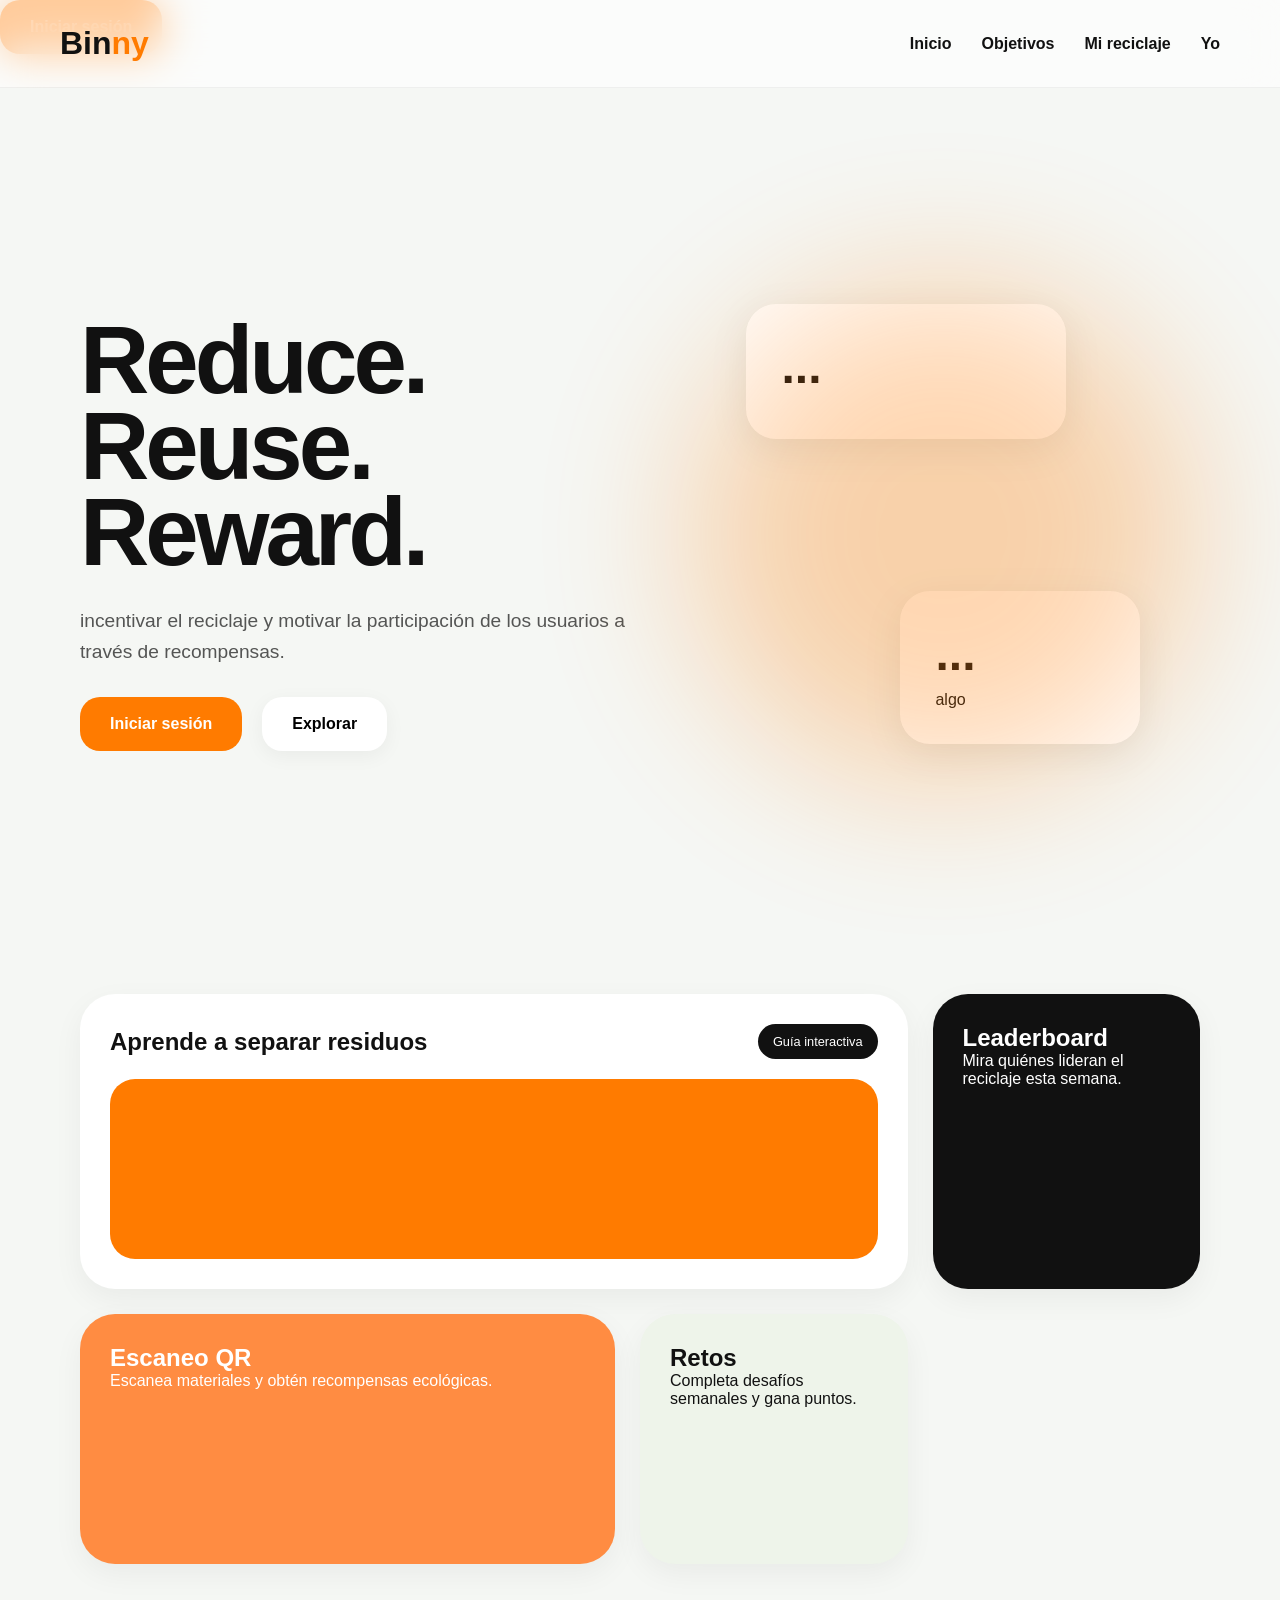
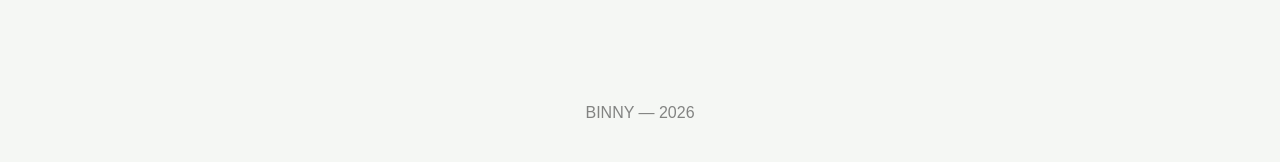
==== index.html @ 604105f8 "Update index.html" ====
<!DOCTYPE html>
<html lang="es">

<head>

    <meta charset="UTF-8">
    <meta name="viewport" content="width=device-width, initial-scale=1.0">

    <title>BINNY</title>

    <link rel="stylesheet" href="principal.css">

</head>

<body>
<button class="primary-btn" onclick="window.location.href='iniciarsesion.html'">
        Iniciar sesión
    </button>

    <!-- barrita de navegacion -->

    <header class="navbar">

        <div class="logo">
            Bin<span>ny</span>
        </div>

        <nav>

            <a href="">Inicio</a>
            <a href="">Objetivos</a>
            <a href="">Mi reciclaje</a>
            <a href="">Yo</a>

        </nav>

    </header>


    <!-- principal -->

    <section class="principal">

        <div class="principal-left">

            <h1>
               Reduce. Reuse. Reward.
         </h1>

            <p>
                 incentivar el reciclaje y motivar la 
participación de los usuarios a través de recompensas.
            </p>

            <div class="principal-buttons">

                <button class="primary-btn" onclick="window.location.href='../iniciarsesion/iniciarsesion.html'">
                    Iniciar sesión
                </button>

                <button class="secondary-btn">
                    Explorar
                </button>

            </div>

        </div>


        <!-- HERO RIGHT -->

        <div class="hero-right">

            <div class="floating-card big-card">

                <h3>...</h3>
                <p></p>

            </div>

            <div class="floating-card small-card">

                <h3>...</h3>
                <p>algo</p>

            </div>

            <div class="circle-glow"></div>

        </div>

    </section>


    <!-- GRID SECTION -->

    <section class="dashboard-grid">

        <div class="grid-card wide">

            <div class="card-top">

                <h2>Aprende a separar residuos</h2>

                <span>Guía interactiva</span>

            </div>

            <div class="fake-map"></div>

        </div>


        <div class="grid-card dark">

            <h2>Leaderboard</h2>

            <p>
                Mira quiénes lideran el reciclaje esta semana.
            </p>

        </div>


        <div class="grid-card orange">

            <h2>Escaneo QR</h2>

            <p>
                Escanea materiales y obtén recompensas ecológicas.
            </p>

        </div>


        <div class="grid-card light">

            <h2>Retos</h2>

            <p>
                Completa desafíos semanales y gana puntos.
            </p>

        </div>

    </section>


    <!-- FOOTER -->

    <footer>

        <p>
            BINNY — 2026
        </p>

    </footer>

    <script src="script.js"></script>

</body>

</html>
---- principal.css ----
*{
    margin:0;
    padding:0;
    box-sizing:border-box;
}

body{

    font-family:Arial, Helvetica, sans-serif;

    background:#f5f7f4;

    color:#111;

    overflow-x:hidden;
}


/* NAVBAR */

.navbar{

    width:100%;

    display:flex;
    justify-content:space-between;
    align-items:center;

    padding:25px 60px;

    position:fixed;

    top:0;

    z-index:1000;

    backdrop-filter:blur(20px);

    background:rgba(255,255,255,0.6);

    border-bottom:1px solid rgba(0,0,0,0.05);
}

.logo{

    font-size:2rem;
    font-weight:900;
}

.logo span{

    color:#ff7b00;
}

nav{

    display:flex;
    gap:30px;
}

nav a{

    text-decoration:none;

    color:#111;

    font-weight:bold;

    transition:0.3s;
}

nav a:hover{

    opacity:0.6;
}


/* principal */

.principal{
    min-height:100vh;

    display:grid;

    grid-template-columns:1.1fr 1fr;

    align-items:center;

    padding:120px 80px 60px;

    gap:40px;
}


/* HERO LEFT */

.principal-left{

    display:flex;
    flex-direction:column;

    gap:30px;
}

.tag{

    width:max-content;

    padding:12px 20px;

    background:white;

    border-radius:999px;

    font-size:0.9rem;

    box-shadow:0 5px 20px rgba(0,0,0,0.05);
}

.principal-left h1{

    font-size:6rem;

    line-height:0.9;

    letter-spacing:-4px;
}

.principal-left p{

    font-size:1.2rem;

    max-width:600px;

    line-height:1.6;

    opacity:0.7;
}

.principal-buttons{

    display:flex;

    gap:20px;
}

.primary-btn{

    padding:18px 30px;

    border:none;

    border-radius:20px;

    background:#ff7b00;

    color:white;

    font-size:1rem;

    font-weight:bold;

    cursor:pointer;

    transition:0.3s;
}

.primary-btn:hover{

    transform:translateY(-3px);
}

.secondary-btn{

    padding:18px 30px;

    border:none;

    border-radius:20px;

    background:white;

    font-size:1rem;

    font-weight:bold;

    cursor:pointer;

    box-shadow:0 5px 20px rgba(0,0,0,0.05);
}


/* HERO RIGHT */

.hero-right{

    position:relative;

    height:700px;

    display:flex;
    justify-content:center;
    align-items:center;
}

.circle-glow{

    width:500px;
    height:500px;

    background:#ff7b00;

    border-radius:50%;

    filter:blur(80px);

    opacity:0.3;

    position:absolute;
}

.floating-card{

    position:absolute;

    background:white;

    border-radius:30px;

    padding:35px;

    box-shadow:0 10px 40px rgba(0,0,0,0.08);

    backdrop-filter:blur(10px);
}

.big-card{

    width:320px;

    top:120px;
    left:60px;
}

.small-card{

    width:240px;

    bottom:140px;
    right:60px;
}

.floating-card h3{

    font-size:3rem;

    margin-bottom:10px;
}


/* GRID */

.dashboard-grid{

    padding:40px 80px 100px;

    display:grid;

    grid-template-columns:2fr 1fr 1fr;

    gap:25px;
}

.grid-card{

    background:white;

    border-radius:35px;

    padding:30px;

    min-height:250px;

    box-shadow:0 10px 30px rgba(0,0,0,0.05);

    transition:0.3s;
}

.grid-card:hover{

    transform:translateY(-5px);
}

.wide{

    grid-column:span 2;
}

.dark{

    background:#111;

    color:white;
}

.orange{

    background:#ff8c42;

    color:white;
}

.light{

    background:#eef4ea;
}

.card-top{

    display:flex;
    justify-content:space-between;
    align-items:center;

    margin-bottom:20px;
}

.card-top span{

    background:#111;

    color:white;

    padding:10px 15px;

    border-radius:999px;

    font-size:0.8rem;
}

.fake-map{

    width:100%;
    height:180px;

    border-radius:25px;

    background:
    linear-gradient(
        135deg,
        #ff7b00,
        #ff7b00
    );
}


/* FOOTER */

footer{

    padding:40px;

    text-align:center;

    opacity:0.5;
}
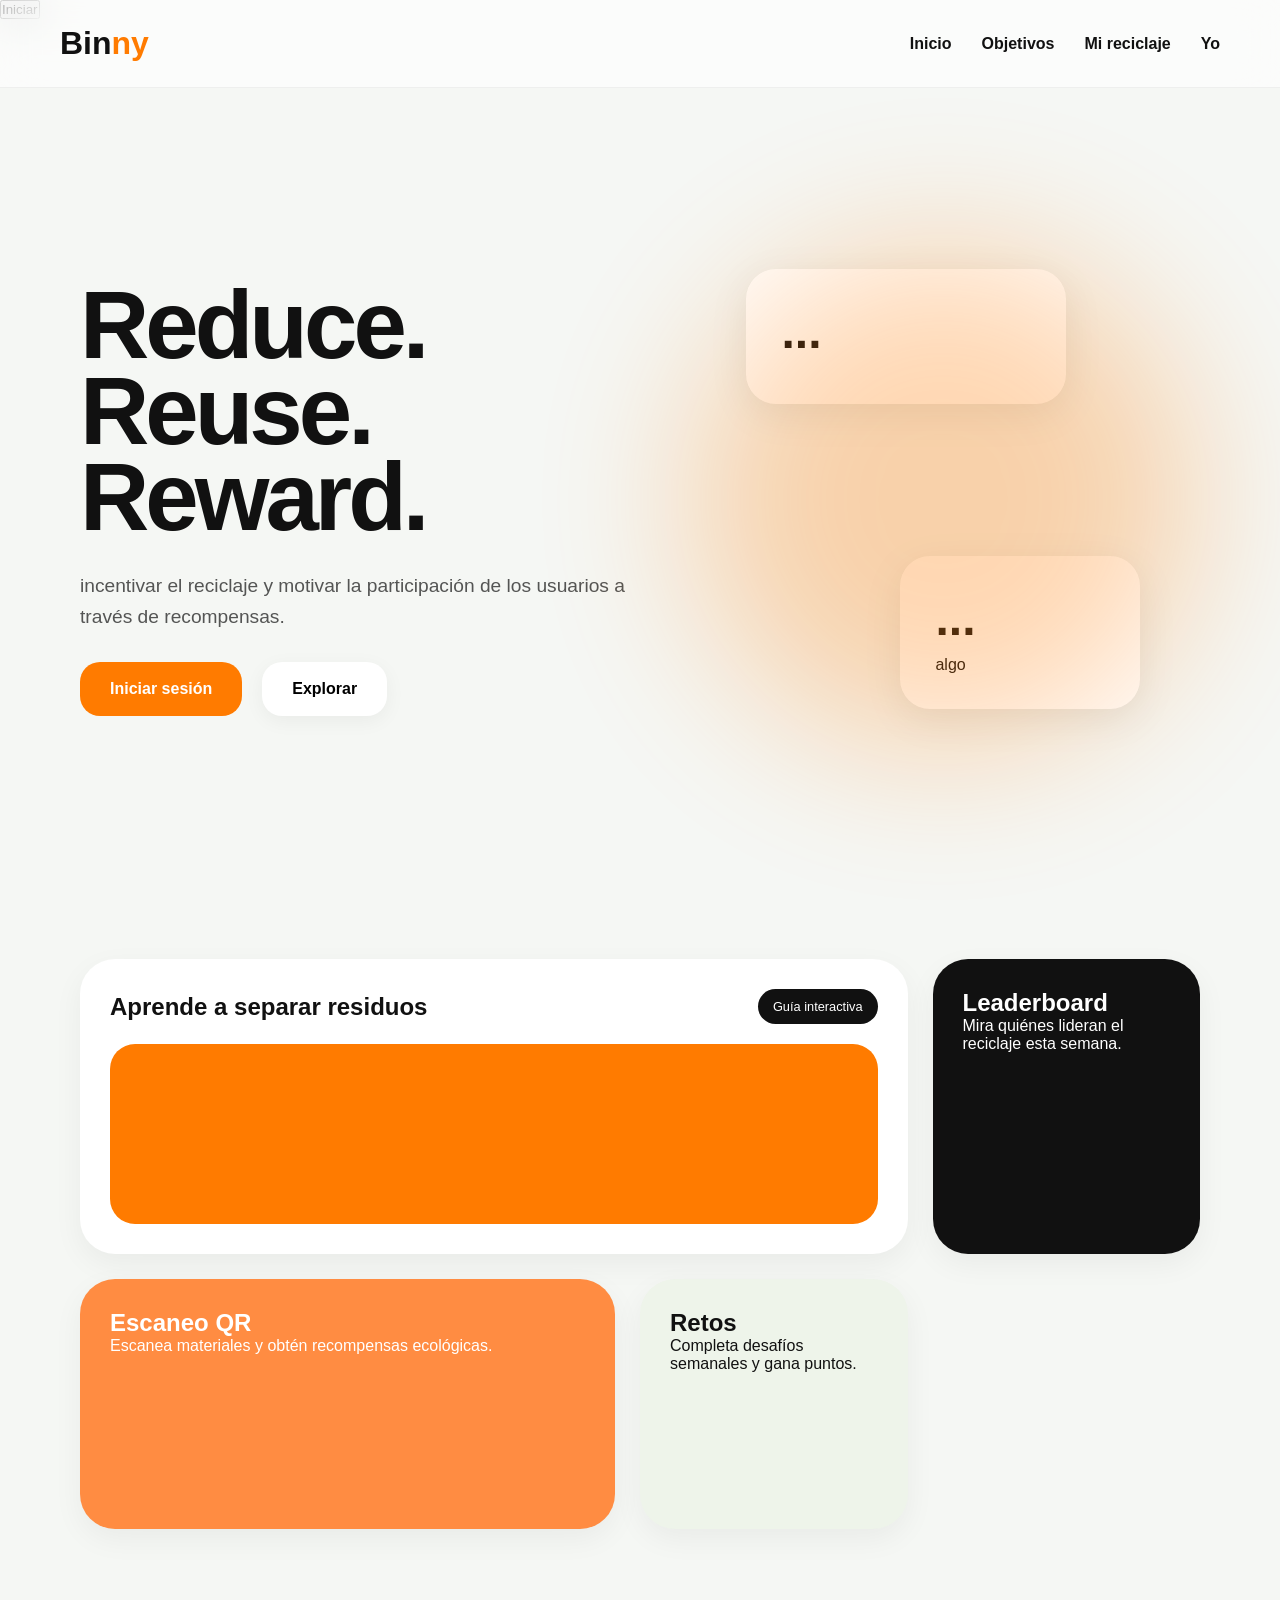
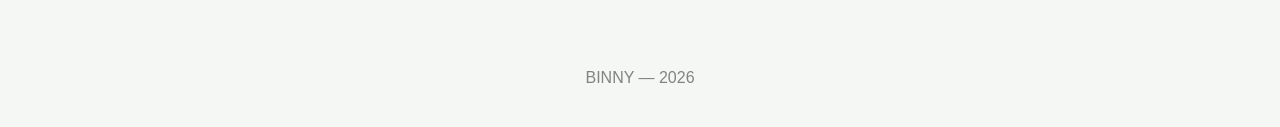
==== commit 51b061e7: "Update index.html" ====
--- a/index.html
+++ b/index.html
@@ -13,9 +13,9 @@
 </head>
 
 <body>
-<button class="primary-btn" onclick="window.location.href='iniciarsesion.html'">
-        Iniciar sesión
-    </button>
+<button onclick="location.href='./iniciarsesion.html'">
+Iniciar
+</button>
 
     <!-- barrita de navegacion -->
 
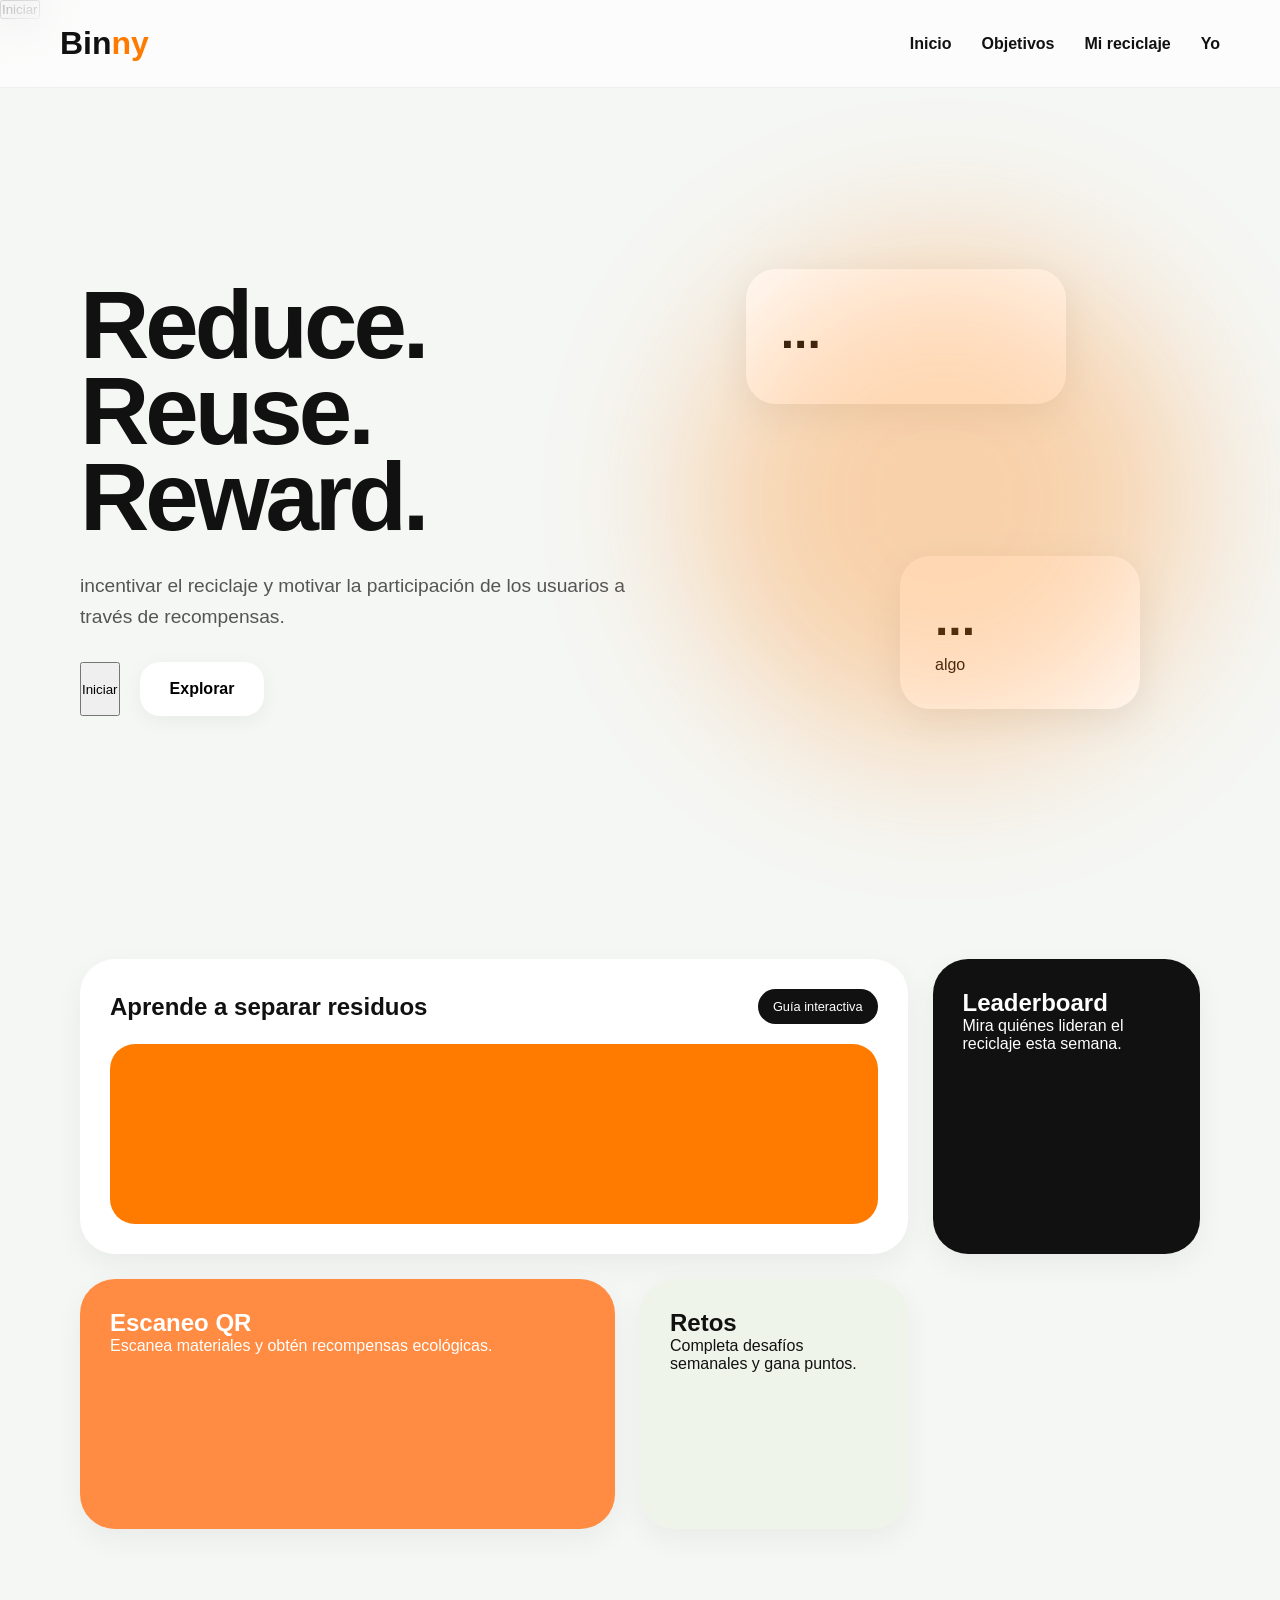
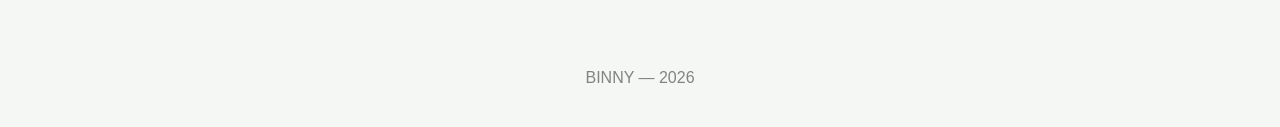
==== commit 0ffadf89: "Update index.html" ====
--- a/index.html
+++ b/index.html
@@ -54,9 +54,9 @@
 
             <div class="principal-buttons">
 
-                <button class="primary-btn" onclick="window.location.href='../iniciarsesion/iniciarsesion.html'">
-                    Iniciar sesión
-                </button>
+               <button onclick="location.href='./iniciarsesion.html'">
+              Iniciar
+            </button>
 
                 <button class="secondary-btn">
                     Explorar
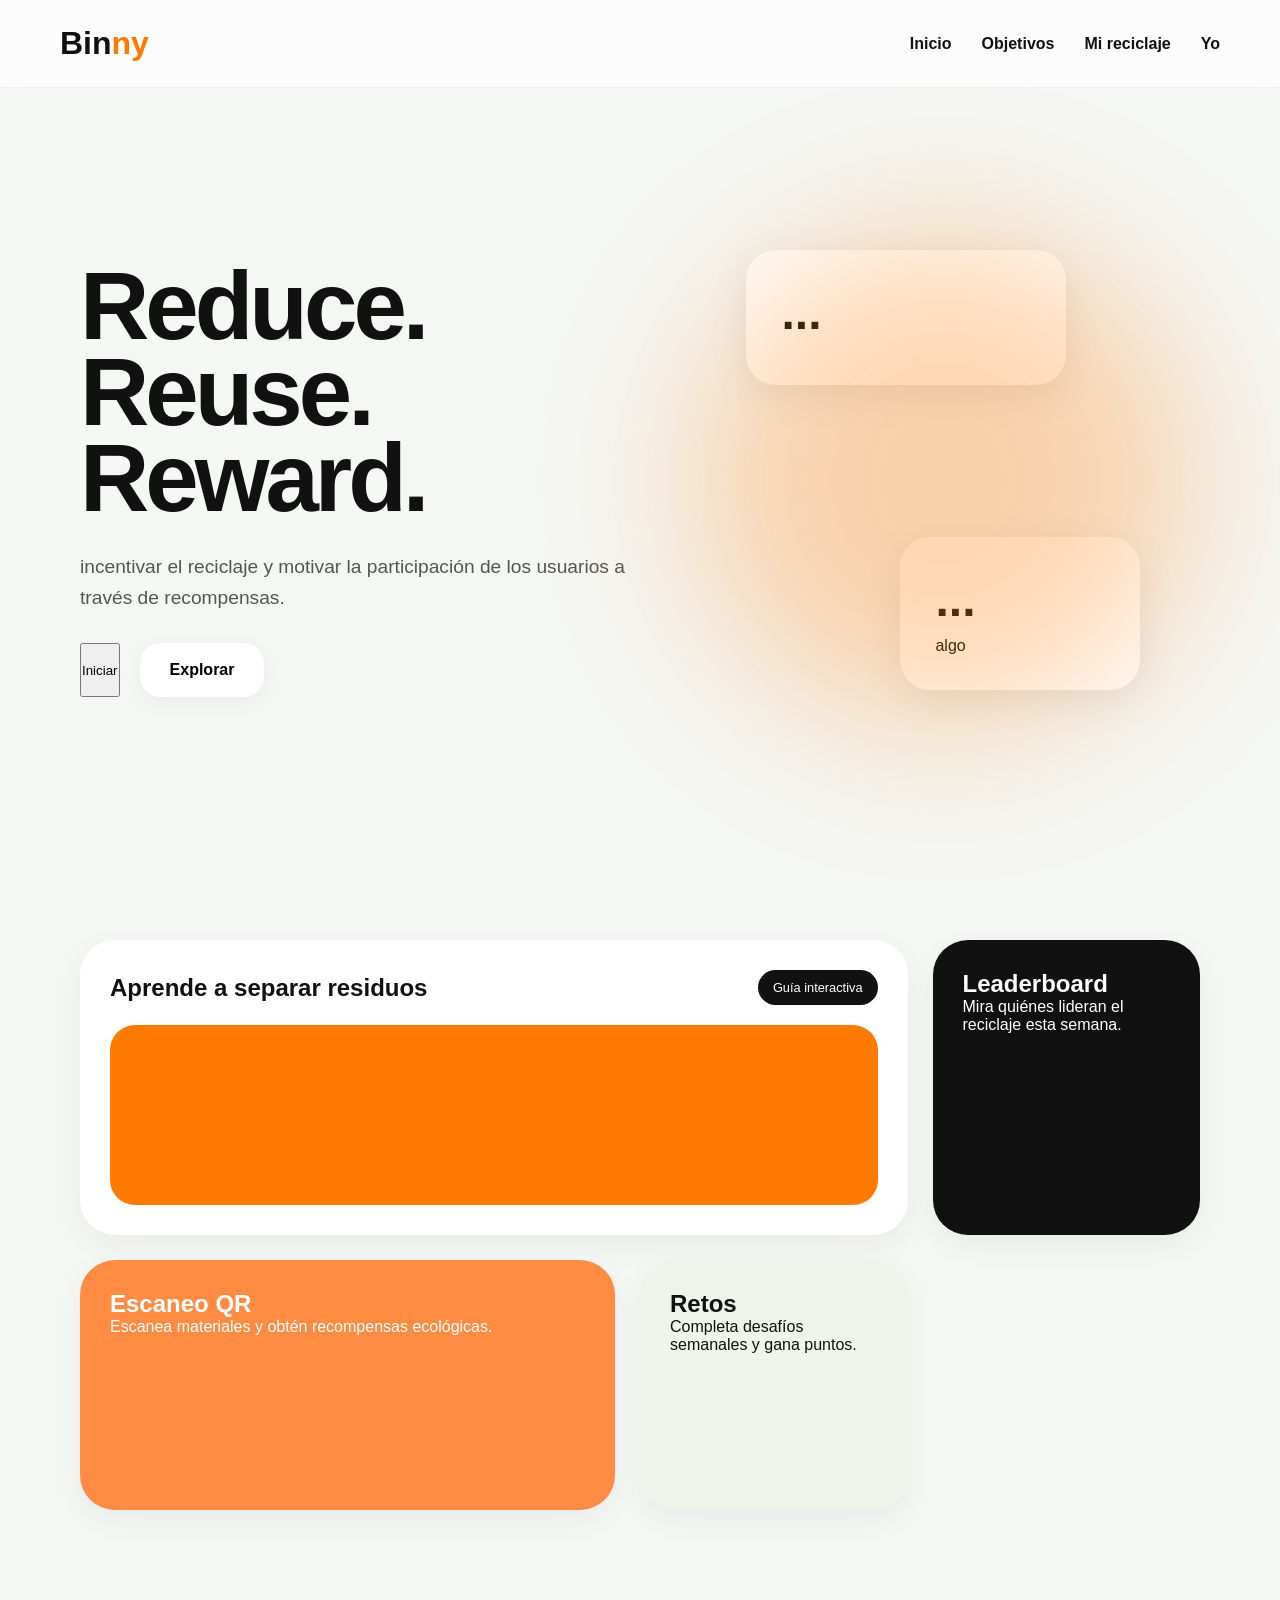
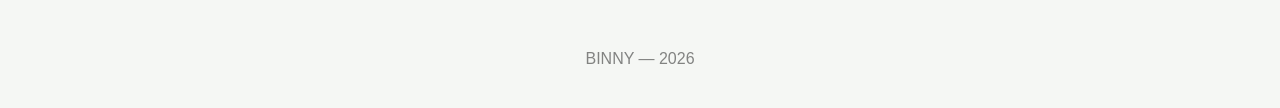
==== commit a6d53bf3: "Update index.html" ====
--- a/index.html
+++ b/index.html
@@ -13,9 +13,6 @@
 </head>
 
 <body>
-<button onclick="location.href='./iniciarsesion.html'">
-Iniciar
-</button>
 
     <!-- barrita de navegacion -->
 
@@ -54,9 +51,9 @@
 
             <div class="principal-buttons">
 
-               <button onclick="location.href='./iniciarsesion.html'">
-              Iniciar
-            </button>
+                <button onclick="location.href='./iniciarsesion.html'">
+                  Iniciar
+                </button>
 
                 <button class="secondary-btn">
                     Explorar
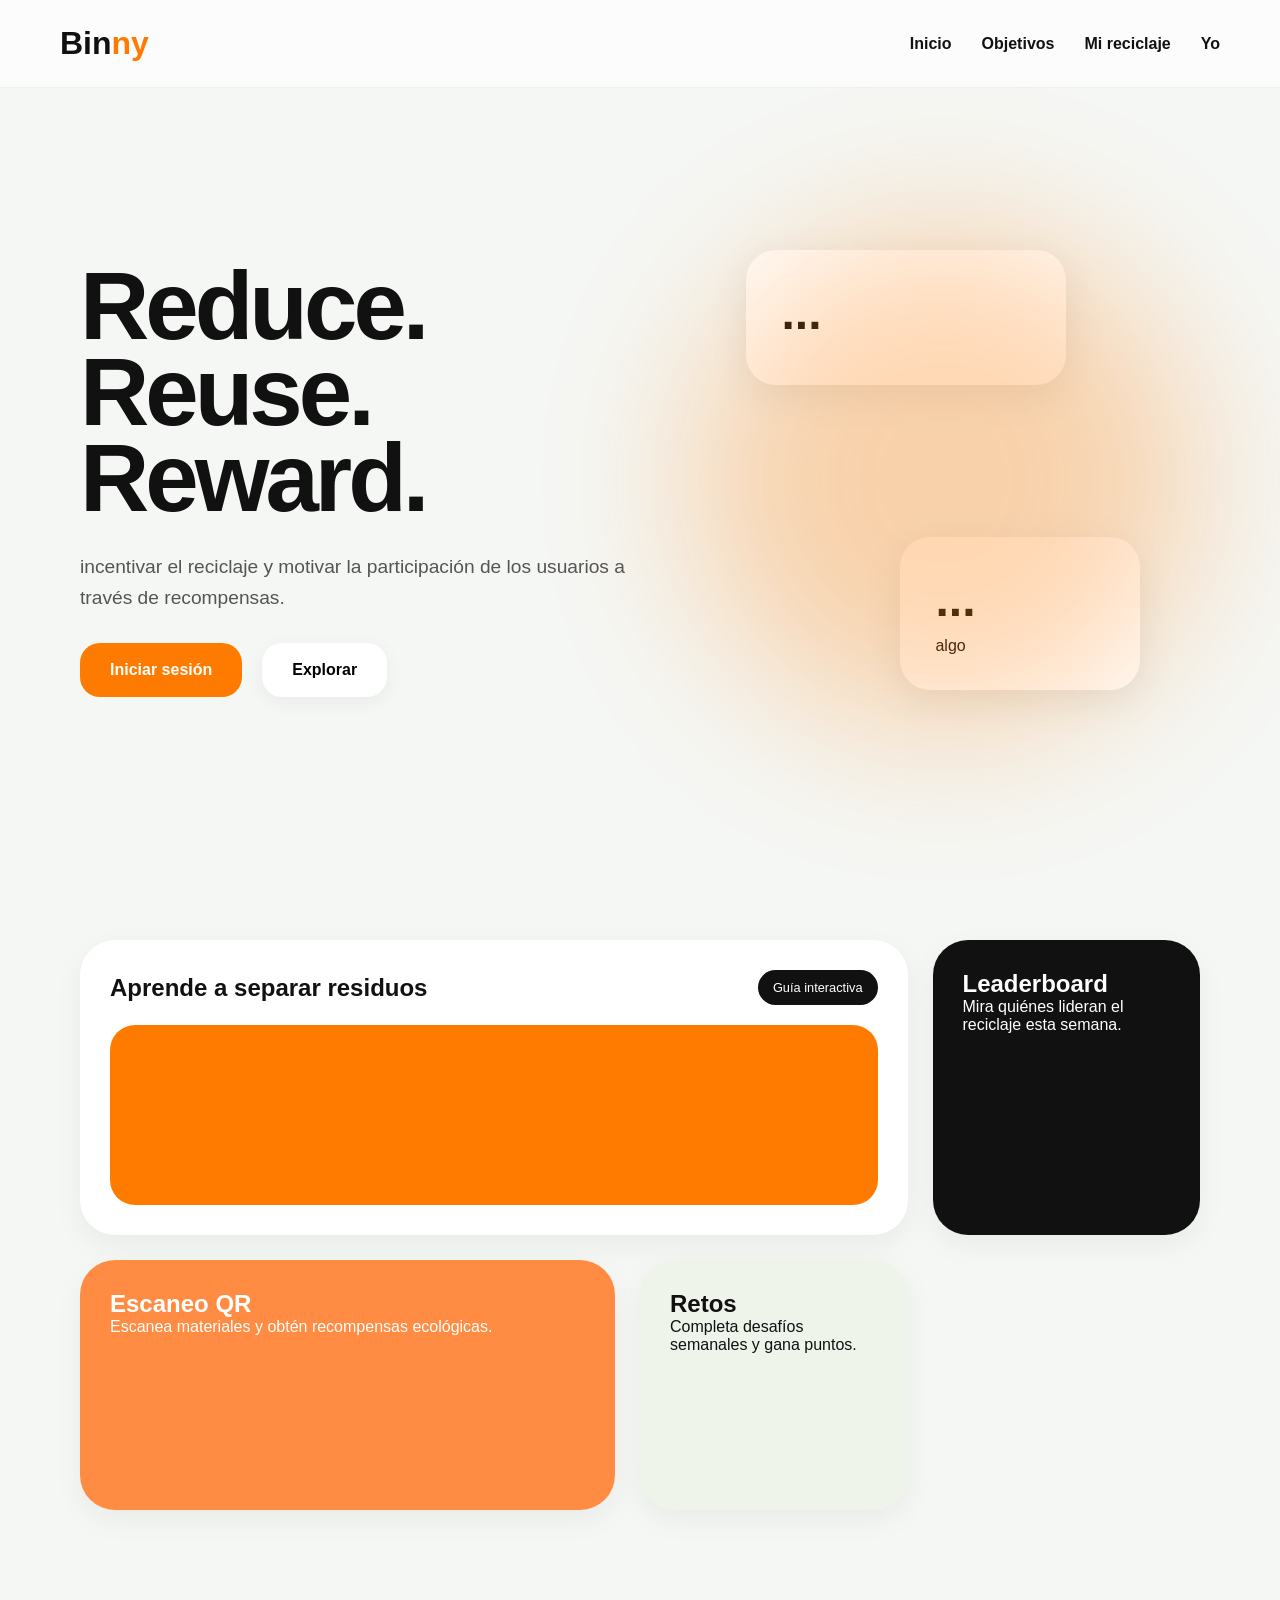
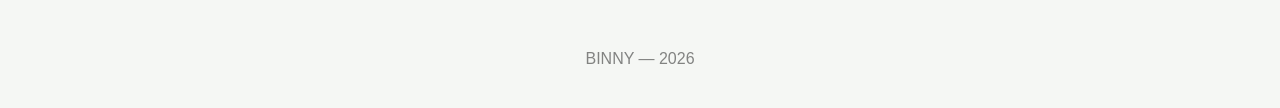
==== commit 20eb09a6: "phone friendly" ====
--- a/index.html
+++ b/index.html
@@ -51,8 +51,8 @@
 
             <div class="principal-buttons">
 
-                <button onclick="location.href='./iniciarsesion.html'">
-                  Iniciar
+                <button class="primary-btn" onclick="window.location.href='../iniciarsesion/iniciarsesion.html'">
+                    Iniciar sesión
                 </button>
 
                 <button class="secondary-btn">
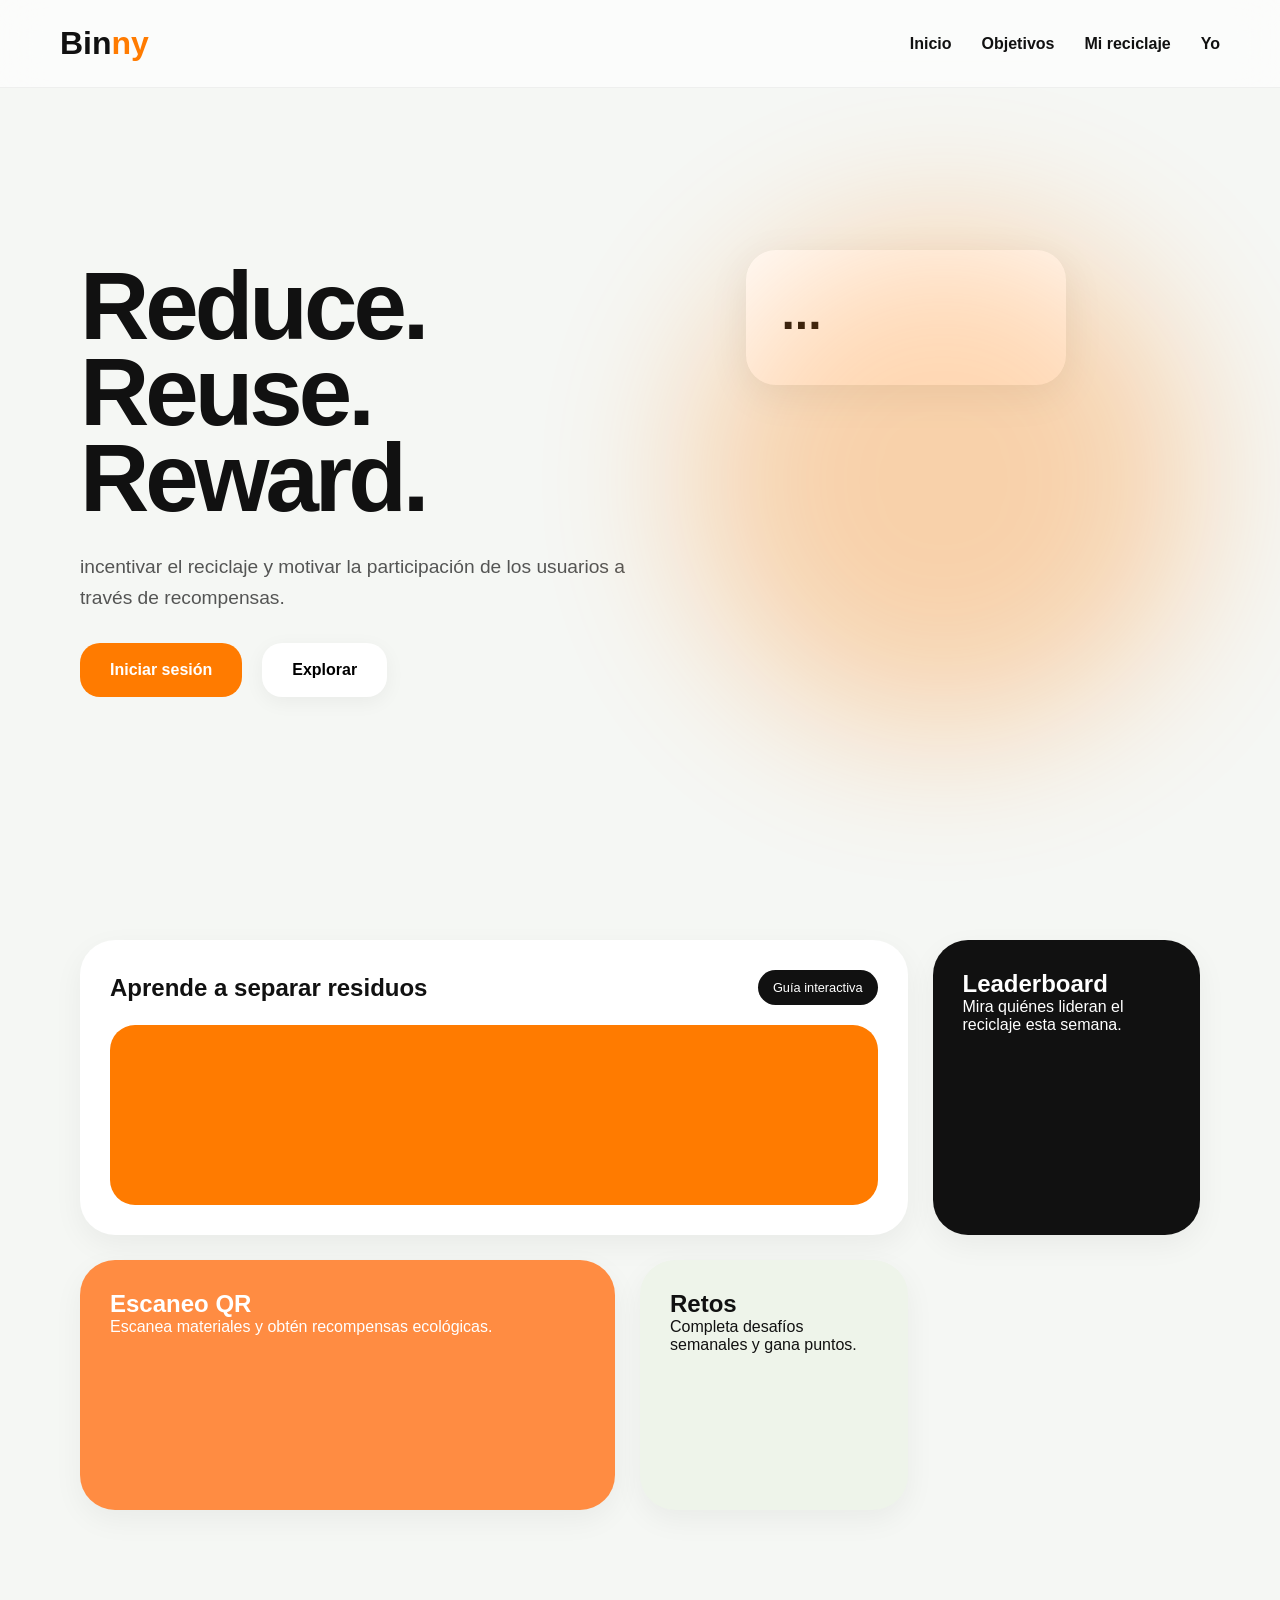
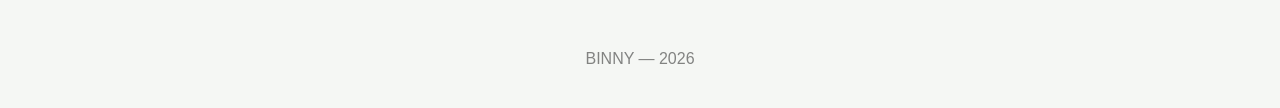
==== commit 5dae3e40: "Update index.html" ====
--- a/index.html
+++ b/index.html
@@ -72,13 +72,6 @@
 
                 <h3>...</h3>
                 <p></p>
-
-            </div>
-
-            <div class="floating-card small-card">
-
-                <h3>...</h3>
-                <p>algo</p>
 
             </div>
 
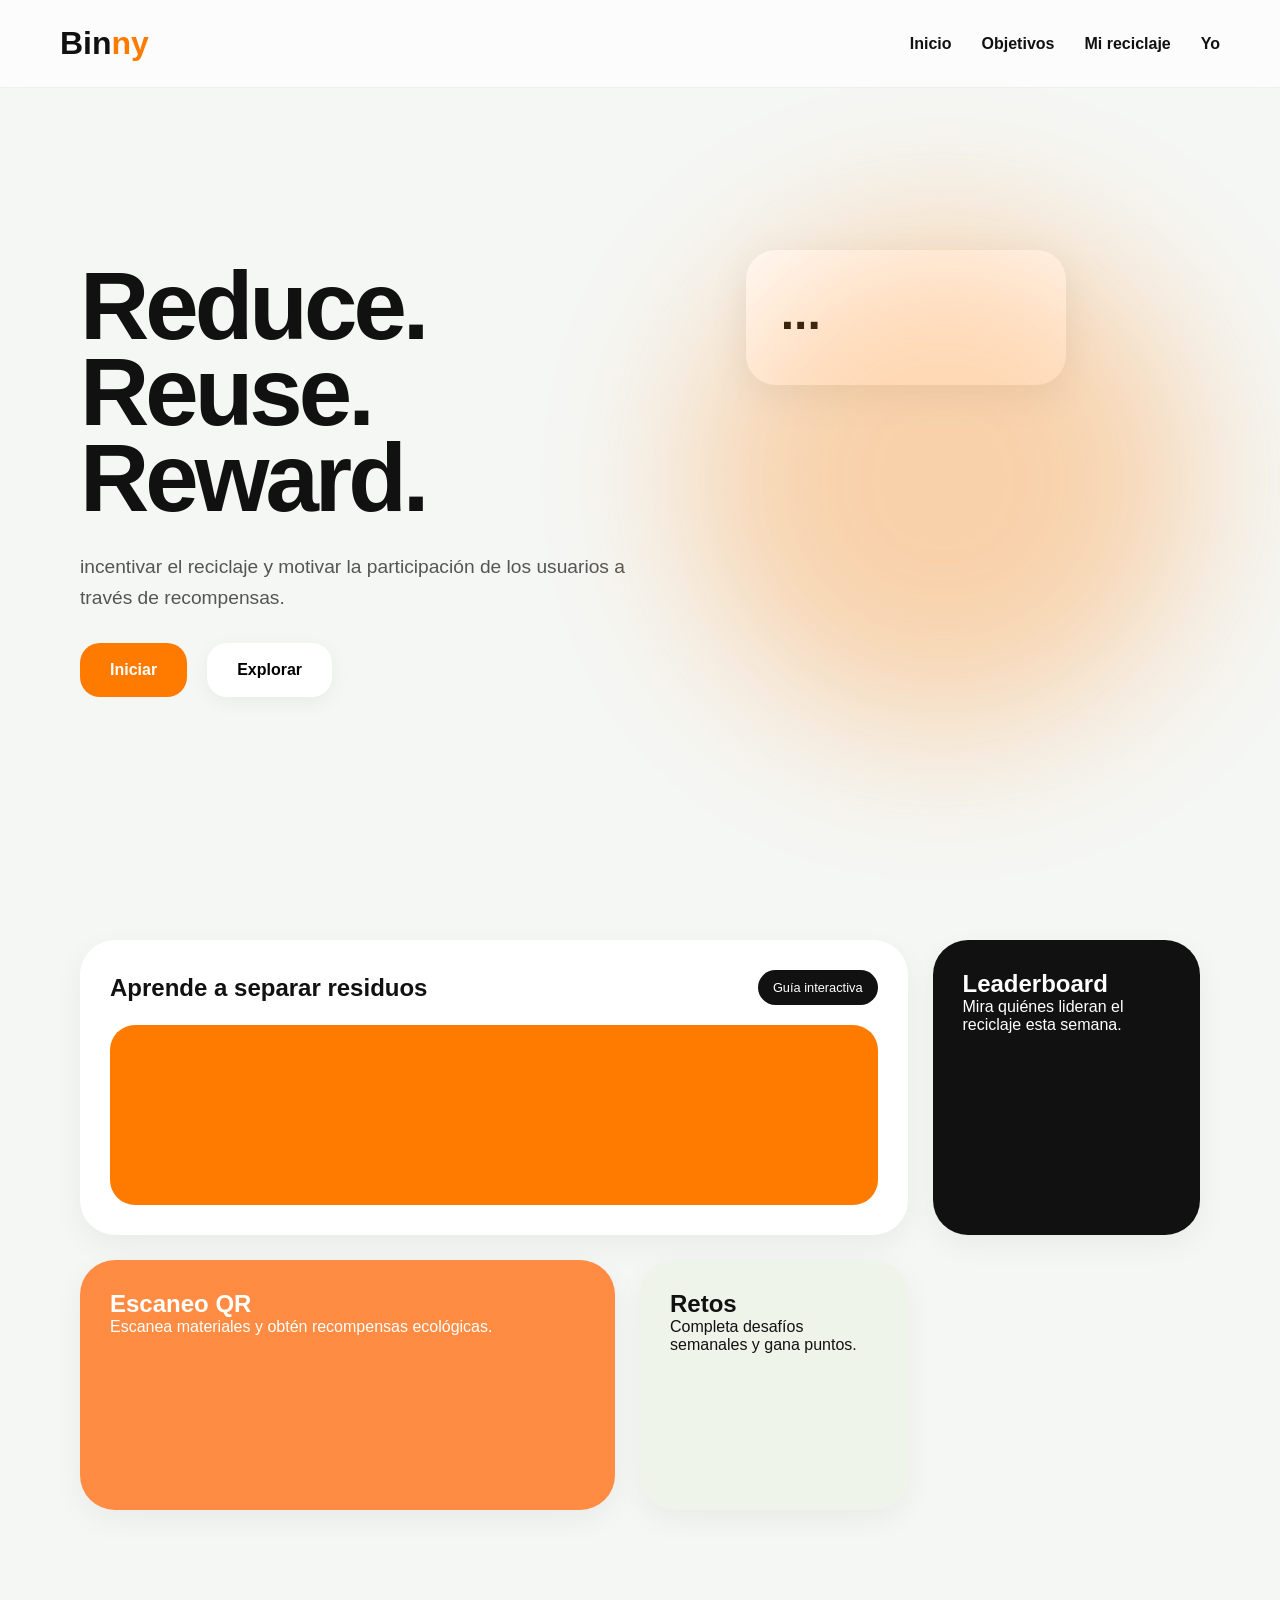
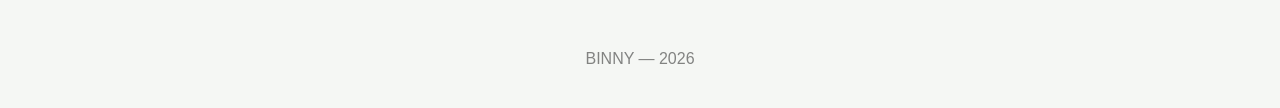
==== commit ba83fa00: "Update index.html" ====
--- a/index.html
+++ b/index.html
@@ -51,8 +51,8 @@
 
             <div class="principal-buttons">
 
-                <button class="primary-btn" onclick="window.location.href='../iniciarsesion/iniciarsesion.html'">
-                    Iniciar sesión
+                <button class="primary-btn" button onclick="location.href='./iniciarsesion.html'">
+                  Iniciar
                 </button>
 
                 <button class="secondary-btn">
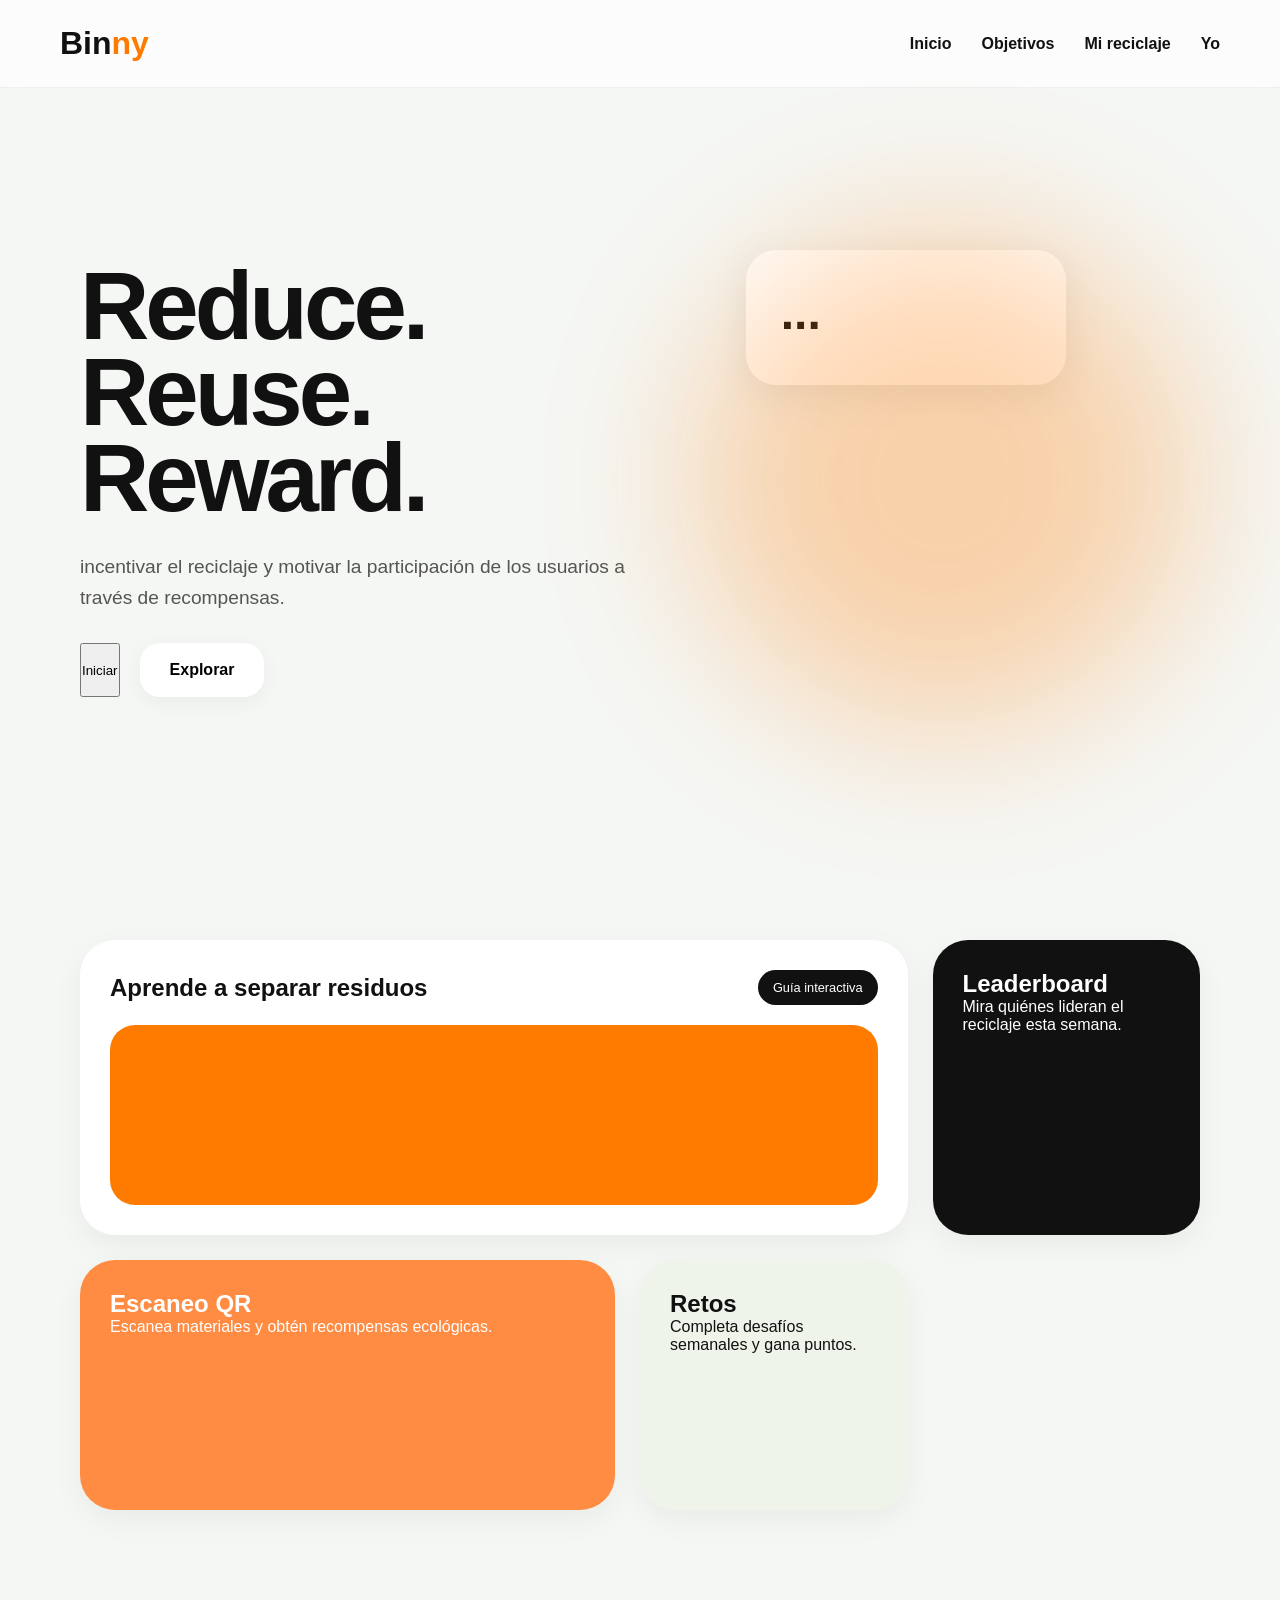
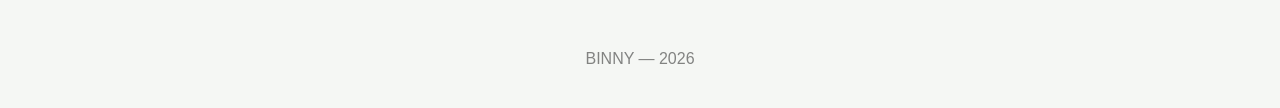
==== commit 8698753e: "Update index.html" ====
--- a/index.html
+++ b/index.html
@@ -51,7 +51,7 @@
 
             <div class="principal-buttons">
 
-                <button class="primary-btn" button onclick="location.href='./iniciarsesion.html'">
+                <button onclick="location.href='./iniciarsesion.html'">
                   Iniciar
                 </button>
 
